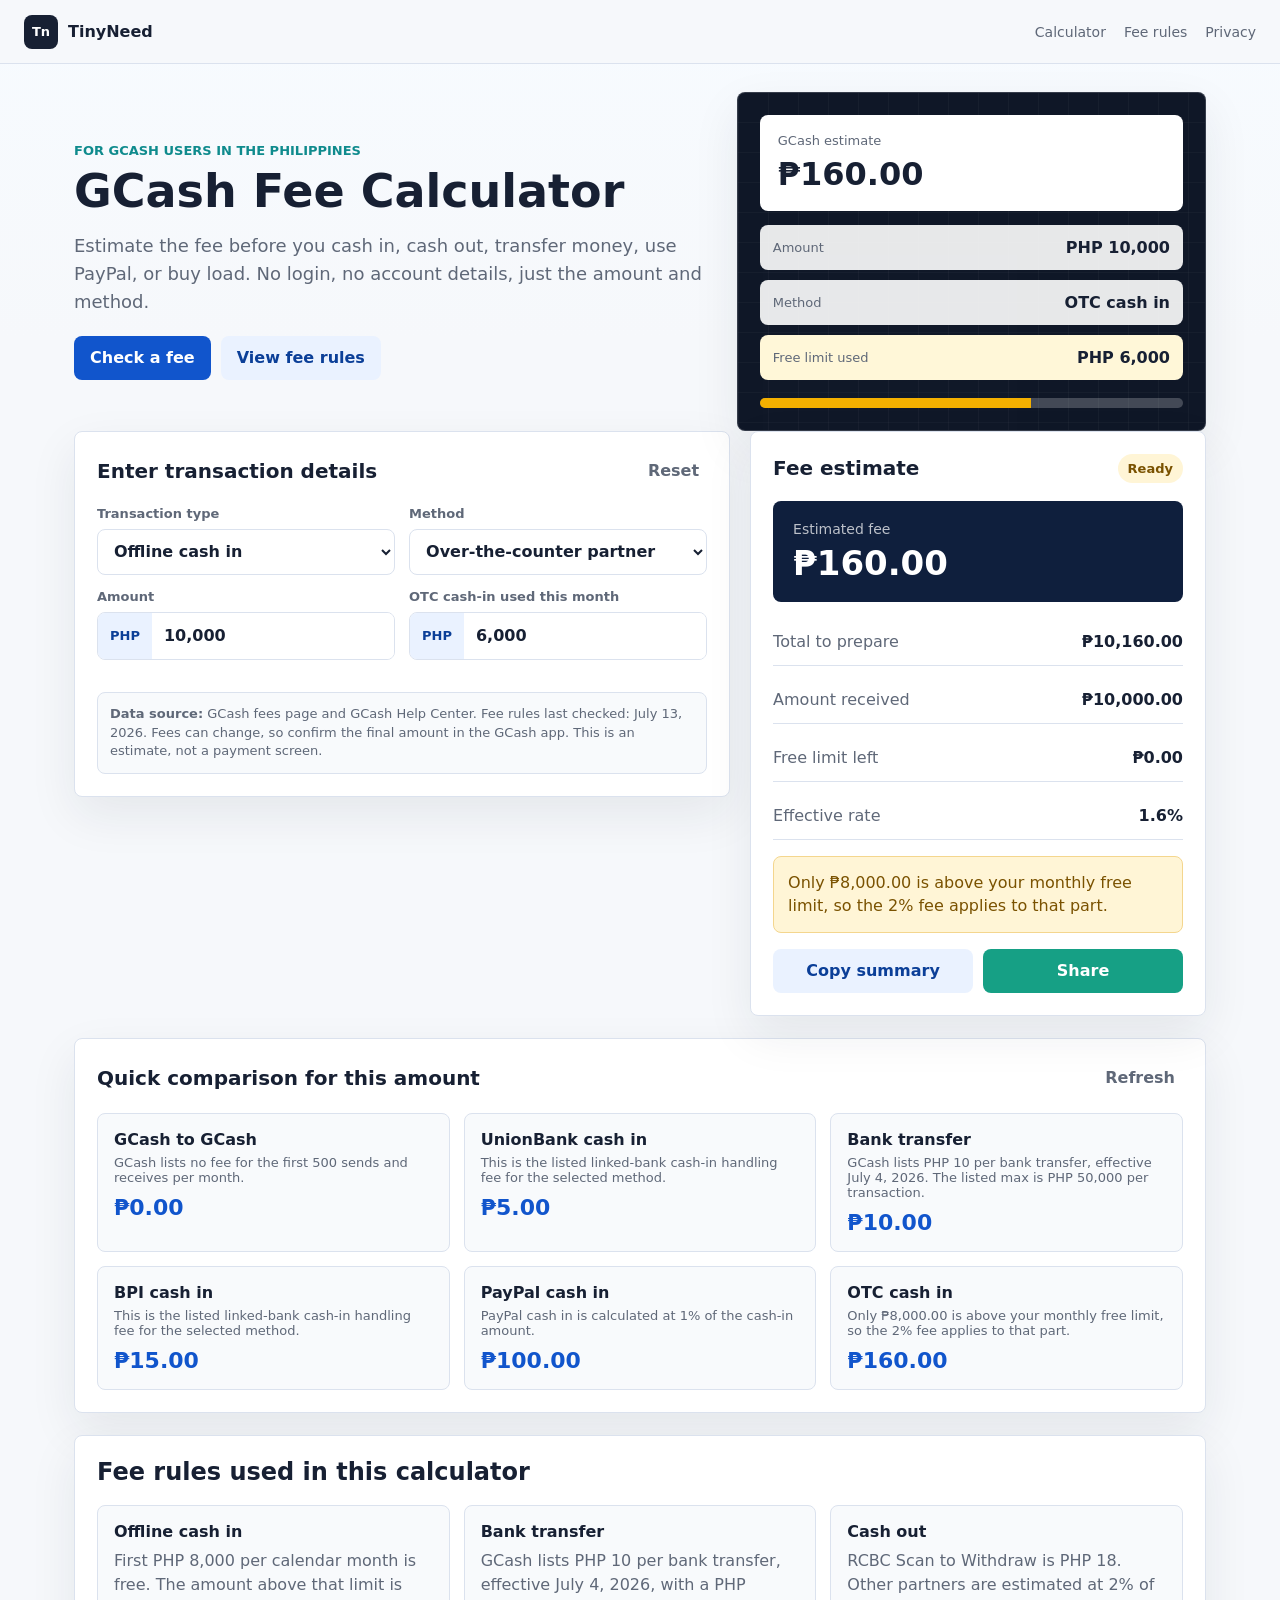
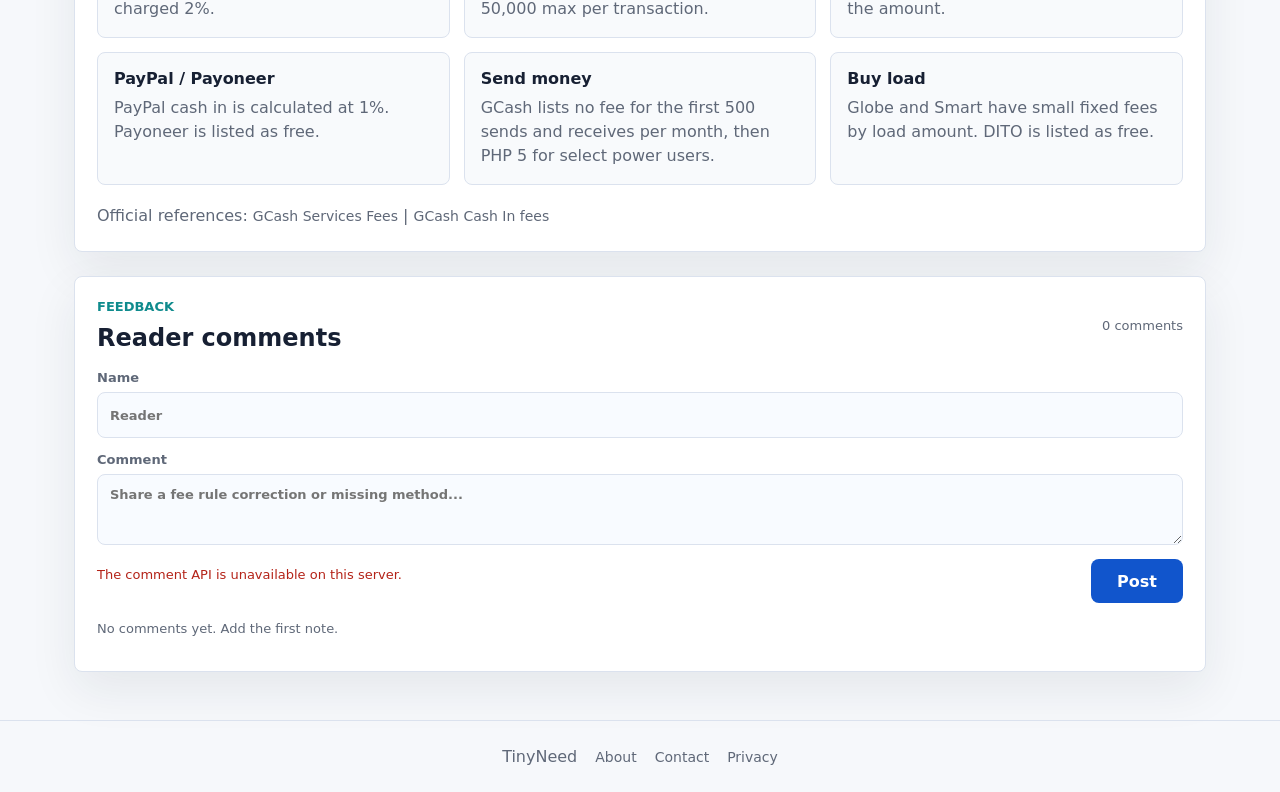
==== index.html @ 134beedc "feat: publish GCash fee calculator source" ====
<!doctype html>
<html lang="en-PH">
  <head>
    <meta charset="utf-8">
    <meta name="viewport" content="width=device-width, initial-scale=1">
    <title>GCash Fee Calculator Philippines - TinyNeed</title>
    <meta name="description" content="Estimate GCash cash-in, cash-out, bank transfer, PayPal, GPO, and load fees in the Philippines. Free, fast, no login.">
    <meta property="og:title" content="GCash Fee Calculator Philippines">
    <meta property="og:description" content="Check GCash fees before you cash in, cash out, transfer, or buy load.">
    <meta property="og:type" content="website">
    <meta property="og:url" content="https://gcash.tinyneed.com/">
    <meta name="theme-color" content="#1155cc">
    <meta name="google-adsense-account" content="ca-pub-7896672979027584">
    <script async src="https://pagead2.googlesyndication.com/pagead/js/adsbygoogle.js?client=ca-pub-7896672979027584" crossorigin="anonymous"></script>
    <link rel="stylesheet" href="/styles.css">
  </head>
  <body>
    <header class="topbar">
      <a class="brand" href="/" aria-label="GCash Fee Calculator home">
        <span class="brand-mark">Tn</span>
        <span>TinyNeed</span>
      </a>
      <nav class="topnav" aria-label="Site links">
        <a href="#calculator">Calculator</a>
        <a href="#rules">Fee rules</a>
        <a href="/privacy/">Privacy</a>
      </nav>
    </header>

    <main class="app-shell">
      <section class="hero">
        <div class="hero-copy">
          <p class="eyebrow">For GCash users in the Philippines</p>
          <h1>GCash Fee Calculator</h1>
          <p class="hero-text">Estimate the fee before you cash in, cash out, transfer money, use PayPal, or buy load. No login, no account details, just the amount and method.</p>
          <div class="hero-actions">
            <a class="primary-link" href="#calculator">Check a fee</a>
            <a class="secondary-link" href="#rules">View fee rules</a>
          </div>
        </div>
        <div class="receipt-preview" aria-hidden="true">
          <div class="receipt-top">
            <span>GCash estimate</span>
            <strong id="heroPreviewFee">PHP 40.00</strong>
          </div>
          <div class="receipt-line"><span>Amount</span><strong>PHP 10,000</strong></div>
          <div class="receipt-line"><span>Method</span><strong>OTC cash in</strong></div>
          <div class="receipt-line accent"><span>Free limit used</span><strong>PHP 6,000</strong></div>
          <div class="receipt-bar"><span></span></div>
        </div>
      </section>

      <section class="tool-grid" id="calculator">
        <form class="calculator" autocomplete="off">
          <div class="section-title">
            <h2>Enter transaction details</h2>
            <button class="ghost-button" type="button" id="resetButton">Reset</button>
          </div>

          <div class="field-row">
            <label>
              Transaction type
              <select id="transactionType" name="transactionType">
                <option value="offlineCashIn">Offline cash in</option>
                <option value="onlineCashIn">Online cash in</option>
                <option value="cashOut">Cash out</option>
                <option value="bankTransfer">Bank transfer</option>
                <option value="sendMoney">Send money</option>
                <option value="paypal">PayPal / Payoneer cash in</option>
                <option value="gpo">GCash Pera Outlet</option>
                <option value="buyLoad">Buy load</option>
              </select>
            </label>
            <label>
              Method
              <select id="method" name="method"></select>
            </label>
          </div>

          <div class="field-row">
            <label>
              Amount
              <div class="money-input">
                <span>PHP</span>
                <input id="amount" name="amount" inputmode="decimal" type="text" value="10000">
              </div>
            </label>
            <label id="otcUsedField">
              OTC cash-in used this month
              <div class="money-input">
                <span>PHP</span>
                <input id="monthlyOtcUsed" name="monthlyOtcUsed" inputmode="decimal" type="text" value="6000">
              </div>
            </label>
          </div>

          <div class="field-row compact-row">
            <label id="customFeeField">
              Custom bank fee
              <div class="money-input">
                <span>PHP</span>
                <input id="customFee" name="customFee" inputmode="decimal" type="text" value="15">
              </div>
            </label>
            <label id="sendLimitField" class="toggle-card">
              <input id="pastSendLimit" name="pastSendLimit" type="checkbox">
              <span>
                <strong>Past monthly free limit</strong>
                <small>Use this for select power users after 500 sends/receives.</small>
              </span>
            </label>
          </div>

          <div class="source-note">
            <strong>Data source:</strong>
            GCash fees page and GCash Help Center. Fee rules last checked: July 13, 2026. Fees can change, so confirm the final amount in the GCash app. This is an estimate, not a payment screen.
          </div>
        </form>

        <aside class="results" aria-live="polite">
          <div class="section-title">
            <h2>Fee estimate</h2>
            <span class="status-pill" id="statusPill">Ready</span>
          </div>

          <div class="big-number">
            <span>Estimated fee</span>
            <strong id="feeAmount">PHP 40.00</strong>
          </div>

          <div class="metric-list">
            <div>
              <span>Total to prepare</span>
              <strong id="totalToPay">PHP 10,040.00</strong>
            </div>
            <div>
              <span>Amount received</span>
              <strong id="amountReceived">PHP 10,000.00</strong>
            </div>
            <div>
              <span>Free limit left</span>
              <strong id="freeLimitLeft">PHP 0.00</strong>
            </div>
            <div>
              <span>Effective rate</span>
              <strong id="effectiveRate">0.40%</strong>
            </div>
          </div>

          <div class="insight" id="insightBox">Only the amount above your monthly PHP 8,000 OTC free limit is charged 2%.</div>

          <div class="share-row">
            <button class="secondary-button" type="button" id="copySummary">Copy summary</button>
            <a class="messenger-button" id="shareLink" href="#" rel="noopener">Share</a>
          </div>
        </aside>
      </section>

      <section class="compare-section">
        <div class="section-title">
          <h2>Quick comparison for this amount</h2>
          <button class="ghost-button" type="button" id="refreshCompare">Refresh</button>
        </div>
        <div class="compare-grid" id="compareGrid"></div>
      </section>

      <section class="rules-section" id="rules">
        <h2>Fee rules used in this calculator</h2>
        <div class="rules-grid">
          <article>
            <strong>Offline cash in</strong>
            <p>First PHP 8,000 per calendar month is free. The amount above that limit is charged 2%.</p>
          </article>
          <article>
            <strong>Bank transfer</strong>
            <p>GCash lists PHP 10 per bank transfer, effective July 4, 2026, with a PHP 50,000 max per transaction.</p>
          </article>
          <article>
            <strong>Cash out</strong>
            <p>RCBC Scan to Withdraw is PHP 18. Other partners are estimated at 2% of the amount.</p>
          </article>
          <article>
            <strong>PayPal / Payoneer</strong>
            <p>PayPal cash in is calculated at 1%. Payoneer is listed as free.</p>
          </article>
          <article>
            <strong>Send money</strong>
            <p>GCash lists no fee for the first 500 sends and receives per month, then PHP 5 for select power users.</p>
          </article>
          <article>
            <strong>Buy load</strong>
            <p>Globe and Smart have small fixed fees by load amount. DITO is listed as free.</p>
          </article>
        </div>
        <p class="official-links">
          Official references:
          <a href="https://gcash.com/terms-and-conditions/fees" rel="noopener">GCash Services Fees</a>
          <span aria-hidden="true">|</span>
          <a href="https://help.gcash.com/hc/en-us/articles/360017595774-Cash-in-fees" rel="noopener">GCash Cash In fees</a>
        </p>
      </section>

      <section class="comment-section" id="comments" data-comment-section data-page-slug="home">
        <div class="comment-head">
          <div>
            <p class="eyebrow">Feedback</p>
            <h2>Reader comments</h2>
          </div>
          <span data-comment-count>Loading comments</span>
        </div>
        <form class="comment-form" data-comment-form>
          <div class="comment-hp" aria-hidden="true" style="position:absolute;width:1px;height:1px;overflow:hidden;left:-9999px;top:-9999px;">
            <label>Website<input type="text" name="website" tabindex="-1" autocomplete="off"></label>
          </div>
          <label>
            <span>Name</span>
            <input name="name" type="text" maxlength="40" placeholder="Reader" autocomplete="name">
          </label>
          <label>
            <span>Comment</span>
            <textarea name="comment" maxlength="600" rows="3" placeholder="Share a fee rule correction or missing method..." required></textarea>
          </label>
          <div class="comment-actions">
            <p class="comment-status" data-comment-status role="status"></p>
            <button type="submit" data-comment-submit>Post</button>
          </div>
        </form>
        <div class="comment-list" data-comment-list></div>
      </section>
    </main>

    <footer class="footer">
      <span>TinyNeed</span>
      <a href="/about/">About</a>
      <a href="/contact/">Contact</a>
      <a href="/privacy/">Privacy</a>
    </footer>

    <script src="/script.js" defer></script>
  </body>
</html>
---- styles.css ----
:root {
  color-scheme: light;
  --bg: #f6f8fb;
  --panel: #ffffff;
  --ink: #172033;
  --muted: #5f6878;
  --line: #dbe2ee;
  --primary: #1155cc;
  --primary-strong: #0b3f98;
  --teal: #0f8b8d;
  --yellow: #f4b000;
  --soft-blue: #eaf2ff;
  --soft-teal: #e7f7f6;
  --warning-bg: #fff5d6;
  --warning: #7a5200;
  --danger: #b42318;
  --danger-bg: #fff1ef;
  --shadow: 0 18px 48px rgba(23, 32, 51, 0.08);
  font-family: Inter, ui-sans-serif, system-ui, -apple-system, BlinkMacSystemFont, "Segoe UI", sans-serif;
}

* {
  box-sizing: border-box;
}

html {
  scroll-behavior: smooth;
}

body {
  background:
    linear-gradient(180deg, #f7fbff 0, #f6f8fb 340px);
  color: var(--ink);
  margin: 0;
}

a {
  color: inherit;
}

.topbar {
  align-items: center;
  background: rgba(246, 248, 251, 0.95);
  border-bottom: 1px solid var(--line);
  display: flex;
  justify-content: space-between;
  min-height: 64px;
  padding: 0 24px;
  position: sticky;
  top: 0;
  z-index: 10;
}

.brand {
  align-items: center;
  display: inline-flex;
  font-weight: 850;
  gap: 10px;
  text-decoration: none;
}

.brand-mark {
  align-items: center;
  aspect-ratio: 1;
  background: var(--ink);
  border-radius: 8px;
  color: #fff;
  display: inline-flex;
  font-size: 13px;
  justify-content: center;
  width: 34px;
}

.topnav,
.footer {
  align-items: center;
  display: flex;
  gap: 18px;
}

.topnav a,
.footer a,
.official-links a {
  color: var(--muted);
  font-size: 14px;
  text-decoration: none;
}

.topnav a:hover,
.footer a:hover,
.official-links a:hover {
  color: var(--primary);
}

.app-shell {
  margin: 0 auto;
  max-width: 1180px;
  padding: 28px 24px 48px;
}

.hero {
  align-items: center;
  display: grid;
  gap: 28px;
  grid-template-columns: minmax(0, 1.15fr) minmax(300px, 0.85fr);
  min-height: 300px;
}

.hero-copy,
.receipt-preview {
  min-width: 0;
}

.eyebrow {
  color: var(--teal);
  font-size: 13px;
  font-weight: 850;
  letter-spacing: 0;
  margin: 0 0 10px;
  text-transform: uppercase;
}

h1,
h2,
h3,
p {
  margin-top: 0;
}

h1 {
  font-size: 46px;
  letter-spacing: 0;
  line-height: 1.04;
  margin-bottom: 16px;
  max-width: 680px;
  overflow-wrap: break-word;
}

.hero-text {
  color: var(--muted);
  font-size: 18px;
  line-height: 1.55;
  max-width: 640px;
}

.hero-actions {
  display: flex;
  flex-wrap: wrap;
  gap: 10px;
  margin-top: 20px;
}

.primary-link,
.secondary-link,
button,
.messenger-button {
  align-items: center;
  border: 0;
  border-radius: 8px;
  cursor: pointer;
  display: inline-flex;
  font: inherit;
  font-weight: 850;
  justify-content: center;
  min-height: 44px;
  padding: 0 16px;
  text-decoration: none;
}

.primary-link,
.primary-button {
  background: var(--primary);
  color: #fff;
}

.primary-link:hover,
.primary-button:hover {
  background: var(--primary-strong);
}

.secondary-link,
.secondary-button {
  background: var(--soft-blue);
  color: var(--primary-strong);
}

.ghost-button {
  background: transparent;
  color: var(--muted);
  min-height: 34px;
  padding: 0 8px;
}

.messenger-button {
  background: #16a085;
  color: #fff;
}

.receipt-preview {
  background: #101828;
  border: 1px solid rgba(255, 255, 255, 0.16);
  border-radius: 8px;
  box-shadow: var(--shadow);
  color: #fff;
  overflow: hidden;
  padding: 22px;
  position: relative;
}

.receipt-preview::before {
  background:
    linear-gradient(90deg, rgba(255,255,255,0.12) 1px, transparent 1px),
    linear-gradient(0deg, rgba(255,255,255,0.1) 1px, transparent 1px);
  background-size: 30px 30px;
  content: "";
  inset: 0;
  opacity: 0.28;
  position: absolute;
}

.receipt-top,
.receipt-line,
.receipt-bar {
  position: relative;
  z-index: 1;
}

.receipt-top {
  background: #fff;
  border-radius: 8px;
  color: var(--ink);
  margin-bottom: 14px;
  padding: 18px;
}

.receipt-top span,
.receipt-line span {
  color: var(--muted);
  display: block;
  font-size: 13px;
}

.receipt-top strong {
  display: block;
  font-size: 32px;
  line-height: 1.15;
  margin-top: 8px;
}

.receipt-line {
  align-items: center;
  background: rgba(255,255,255,0.9);
  border-radius: 8px;
  color: var(--ink);
  display: flex;
  justify-content: space-between;
  margin-top: 10px;
  padding: 13px;
}

.receipt-line.accent {
  background: #fff7d8;
}

.receipt-bar {
  background: rgba(255,255,255,0.22);
  border-radius: 99px;
  height: 10px;
  margin-top: 18px;
  overflow: hidden;
}

.receipt-bar span {
  background: var(--yellow);
  display: block;
  height: 100%;
  width: 64%;
}

.tool-grid {
  align-items: start;
  display: grid;
  gap: 20px;
  grid-template-columns: minmax(0, 1.18fr) minmax(330px, 0.82fr);
}

.calculator,
.results,
.compare-section,
.rules-section,
.simple-page {
  background: var(--panel);
  border: 1px solid var(--line);
  border-radius: 8px;
  box-shadow: var(--shadow);
}

.calculator,
.results,
.compare-section,
.rules-section {
  padding: 22px;
}

.results {
  position: sticky;
  top: 84px;
}

.section-title {
  align-items: center;
  display: flex;
  gap: 12px;
  justify-content: space-between;
  margin-bottom: 18px;
}

.section-title h2 {
  font-size: 20px;
  margin-bottom: 0;
}

.field-row {
  display: grid;
  gap: 14px;
  grid-template-columns: repeat(2, minmax(0, 1fr));
  margin-bottom: 14px;
}

.compact-row {
  align-items: end;
}

label {
  color: var(--muted);
  display: grid;
  font-size: 13px;
  font-weight: 760;
  gap: 8px;
}

input,
select {
  background: #fff;
  border: 1px solid var(--line);
  border-radius: 8px;
  color: var(--ink);
  font: inherit;
  font-size: 16px;
  min-height: 46px;
  padding: 0 12px;
  width: 100%;
}

input:focus,
select:focus {
  border-color: var(--primary);
  outline: 3px solid rgba(17, 85, 204, 0.14);
}

.money-input {
  align-items: center;
  border: 1px solid var(--line);
  border-radius: 8px;
  display: flex;
  overflow: hidden;
}

.money-input span {
  align-items: center;
  align-self: stretch;
  background: var(--soft-blue);
  color: var(--primary-strong);
  display: flex;
  font-weight: 850;
  padding: 0 12px;
}

.money-input input {
  border: 0;
  border-radius: 0;
}

.toggle-card {
  align-items: center;
  background: #f8fafc;
  border: 1px solid var(--line);
  border-radius: 8px;
  display: flex;
  gap: 12px;
  min-height: 68px;
  padding: 10px 12px;
}

.toggle-card input {
  height: 18px;
  min-height: 18px;
  width: 18px;
}

.toggle-card strong,
.toggle-card small {
  display: block;
}

.toggle-card small {
  color: var(--muted);
  font-weight: 500;
  line-height: 1.35;
  margin-top: 3px;
}

.source-note {
  background: #f8fafc;
  border: 1px solid var(--line);
  border-radius: 8px;
  color: var(--muted);
  font-size: 13px;
  line-height: 1.45;
  margin-top: 18px;
  padding: 12px;
}

.status-pill {
  background: var(--soft-teal);
  border-radius: 99px;
  color: #0a6162;
  font-size: 13px;
  font-weight: 900;
  padding: 7px 10px;
}

.status-pill.warning {
  background: var(--warning-bg);
  color: var(--warning);
}

.big-number {
  background: #0f1f3d;
  border-radius: 8px;
  color: #fff;
  margin-bottom: 16px;
  padding: 20px;
}

.big-number span {
  color: rgba(255,255,255,0.72);
  display: block;
  font-size: 14px;
  margin-bottom: 8px;
}

.big-number strong {
  display: block;
  font-size: 34px;
  line-height: 1.1;
}

.metric-list {
  display: grid;
  gap: 10px;
}

.metric-list div {
  align-items: center;
  border-bottom: 1px solid var(--line);
  display: flex;
  justify-content: space-between;
  min-height: 48px;
}

.metric-list span {
  color: var(--muted);
}

.insight {
  background: var(--warning-bg);
  border: 1px solid #f4d68e;
  border-radius: 8px;
  color: var(--warning);
  line-height: 1.45;
  margin-top: 16px;
  padding: 14px;
}

.insight.success {
  background: var(--soft-teal);
  border-color: #b7e5df;
  color: #0a6162;
}

.share-row {
  display: grid;
  gap: 10px;
  grid-template-columns: 1fr 1fr;
  margin-top: 16px;
}

.compare-section,
.rules-section {
  margin-top: 22px;
}

.compare-grid,
.rules-grid {
  display: grid;
  gap: 14px;
  grid-template-columns: repeat(3, minmax(0, 1fr));
}

.compare-card,
.rules-grid article {
  background: #f8fafc;
  border: 1px solid var(--line);
  border-radius: 8px;
  padding: 16px;
}

.compare-card strong,
.compare-card span,
.rules-grid strong {
  display: block;
}

.compare-card span {
  color: var(--muted);
  font-size: 13px;
  margin-top: 6px;
}

.compare-card .fee {
  color: var(--primary);
  font-size: 22px;
  margin-top: 10px;
}

.rules-grid p {
  color: var(--muted);
  line-height: 1.5;
  margin-bottom: 0;
  margin-top: 8px;
}

.official-links {
  color: var(--muted);
  line-height: 1.6;
  margin: 18px 0 0;
}

.footer {
  border-top: 1px solid var(--line);
  color: var(--muted);
  justify-content: center;
  min-height: 72px;
  padding: 0 20px;
}

.simple-page {
  line-height: 1.6;
  margin: 48px auto;
  max-width: 760px;
  padding: 28px;
}

.simple-page h1 {
  font-size: 36px;
}

.back-link {
  color: var(--primary);
  display: inline-block;
  font-weight: 850;
  margin-bottom: 18px;
  text-decoration: none;
}

.comment-section {
  background: var(--panel);
  border: 1px solid var(--line);
  border-radius: 8px;
  box-shadow: var(--shadow);
  margin-top: 24px;
  padding: 22px;
}

.comment-head,
.comment-actions,
.comment-meta {
  align-items: center;
  display: flex;
  gap: 12px;
  justify-content: space-between;
}

.comment-head h2 {
  margin: 0;
}

.comment-head span,
.comment-meta time,
.comment-empty,
.comment-status {
  color: var(--muted);
  font-size: 13px;
}

.comment-form {
  display: grid;
  gap: 14px;
  margin-top: 18px;
}

.comment-form label {
  display: grid;
  gap: 7px;
}

.comment-form input,
.comment-form textarea {
  background: #f8fbff;
  border: 1px solid var(--line);
  border-radius: 8px;
  color: var(--text);
  font: inherit;
  padding: 12px;
}

.comment-form textarea {
  resize: vertical;
}

.comment-actions button {
  background: var(--primary);
  border: 0;
  border-radius: 8px;
  color: #fff;
  cursor: pointer;
  font-weight: 850;
  min-width: 92px;
  padding: 11px 16px;
}

.comment-actions button:disabled {
  cursor: wait;
  opacity: 0.65;
}

.comment-status[data-tone="error"] {
  color: #b42318;
}

.comment-status[data-tone="success"] {
  color: #067647;
}

.comment-list {
  display: grid;
  gap: 12px;
  margin-top: 18px;
}

.comment-item {
  background: #f8fbff;
  border: 1px solid var(--line);
  border-radius: 8px;
  padding: 14px;
}

.comment-item p {
  line-height: 1.55;
  margin: 8px 0 0;
}

@media (max-width: 900px) {
  .topbar {
    padding: 0 16px;
  }

  .app-shell {
    padding: 22px 14px 36px;
  }

  .hero,
  .tool-grid,
  .compare-grid,
  .rules-grid {
    grid-template-columns: 1fr;
  }

  .hero {
    min-height: auto;
  }

  h1 {
    font-size: 36px;
  }

  .hero-text {
    font-size: 16px;
  }

  .results {
    position: static;
  }
}

@media (max-width: 560px) {
  .topnav {
    display: none;
  }

  .field-row,
  .share-row {
    grid-template-columns: 1fr;
  }

  .calculator,
  .results,
  .compare-section,
  .rules-section,
  .comment-section {
    padding: 16px;
  }

  .comment-head,
  .comment-actions {
    align-items: flex-start;
    flex-direction: column;
  }

  .big-number strong,
  .receipt-top strong {
    font-size: 28px;
  }
}
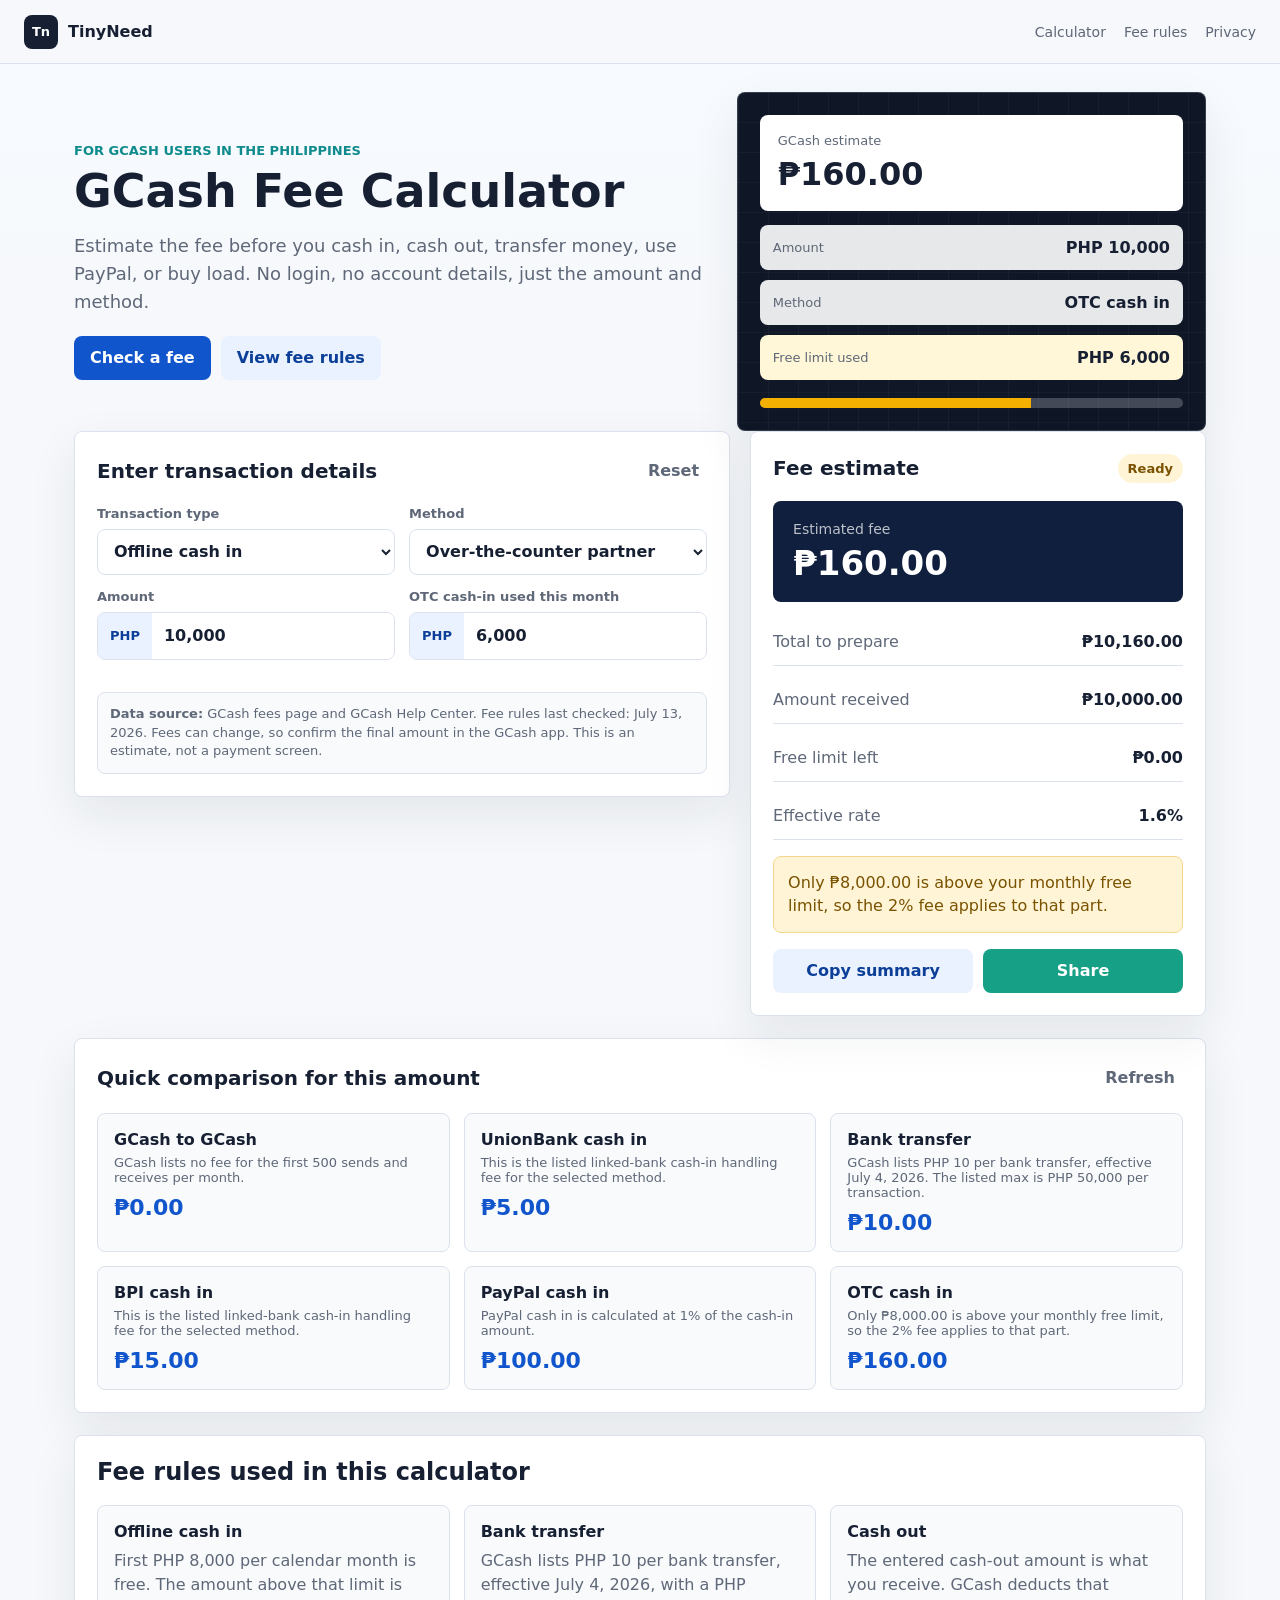
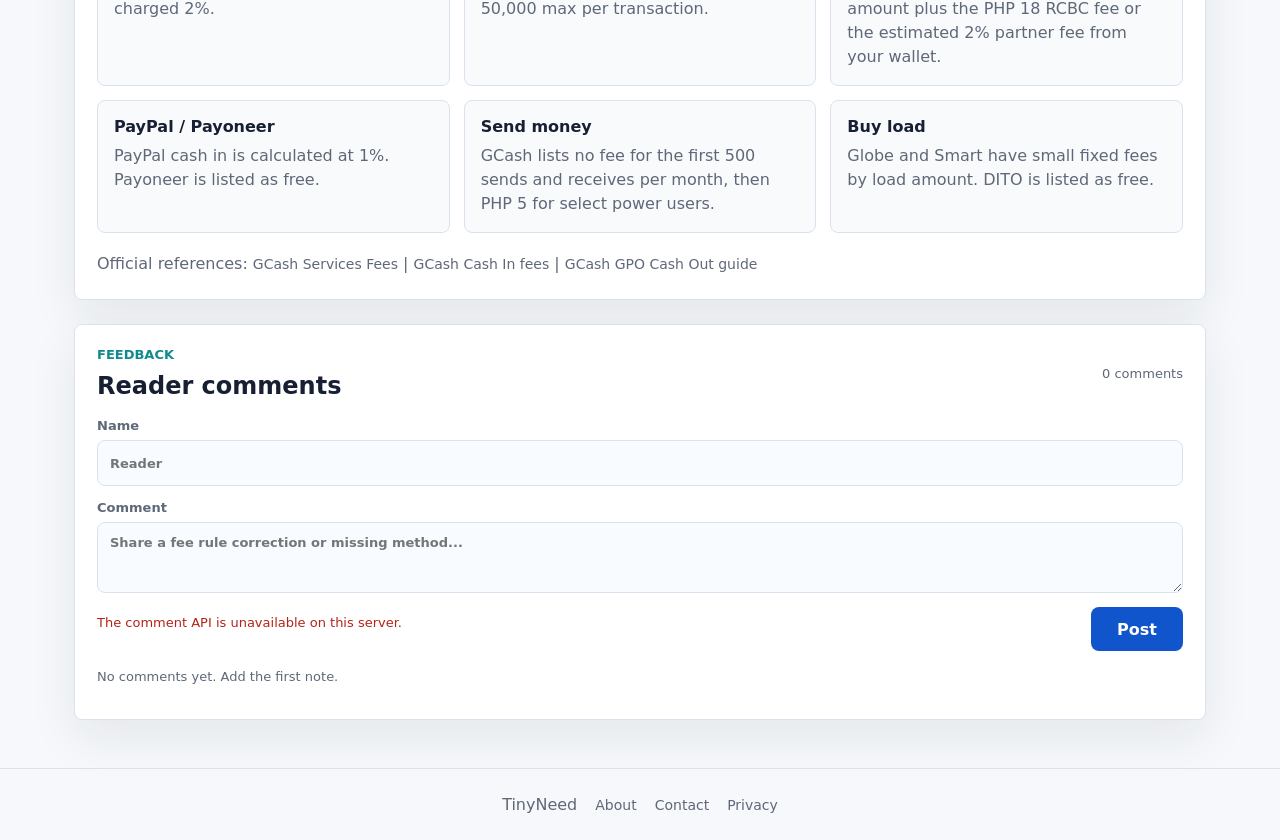
==== commit 075275fb: "Fix GCash cash-out amount semantics" ====
--- a/index.html
+++ b/index.html
@@ -79,7 +79,7 @@
 
           <div class="field-row">
             <label>
-              Amount
+              <span id="amountLabel">Amount</span>
               <div class="money-input">
                 <span>PHP</span>
                 <input id="amount" name="amount" inputmode="decimal" type="text" value="10000">
@@ -130,11 +130,11 @@
 
           <div class="metric-list">
             <div>
-              <span>Total to prepare</span>
+              <span id="totalToPayLabel">Total to prepare</span>
               <strong id="totalToPay">PHP 10,040.00</strong>
             </div>
             <div>
-              <span>Amount received</span>
+              <span id="amountReceivedLabel">Amount received</span>
               <strong id="amountReceived">PHP 10,000.00</strong>
             </div>
             <div>
@@ -177,7 +177,7 @@
           </article>
           <article>
             <strong>Cash out</strong>
-            <p>RCBC Scan to Withdraw is PHP 18. Other partners are estimated at 2% of the amount.</p>
+            <p>The entered cash-out amount is what you receive. GCash deducts that amount plus the PHP 18 RCBC fee or the estimated 2% partner fee from your wallet.</p>
           </article>
           <article>
             <strong>PayPal / Payoneer</strong>
@@ -197,6 +197,8 @@
           <a href="https://gcash.com/terms-and-conditions/fees" rel="noopener">GCash Services Fees</a>
           <span aria-hidden="true">|</span>
           <a href="https://help.gcash.com/hc/en-us/articles/360017595774-Cash-in-fees" rel="noopener">GCash Cash In fees</a>
+          <span aria-hidden="true">|</span>
+          <a href="https://help.gcash.com/hc/en-us/articles/51408143354521-How-to-cash-out-through-a-GPO" rel="noopener">GCash GPO Cash Out guide</a>
         </p>
       </section>
 
